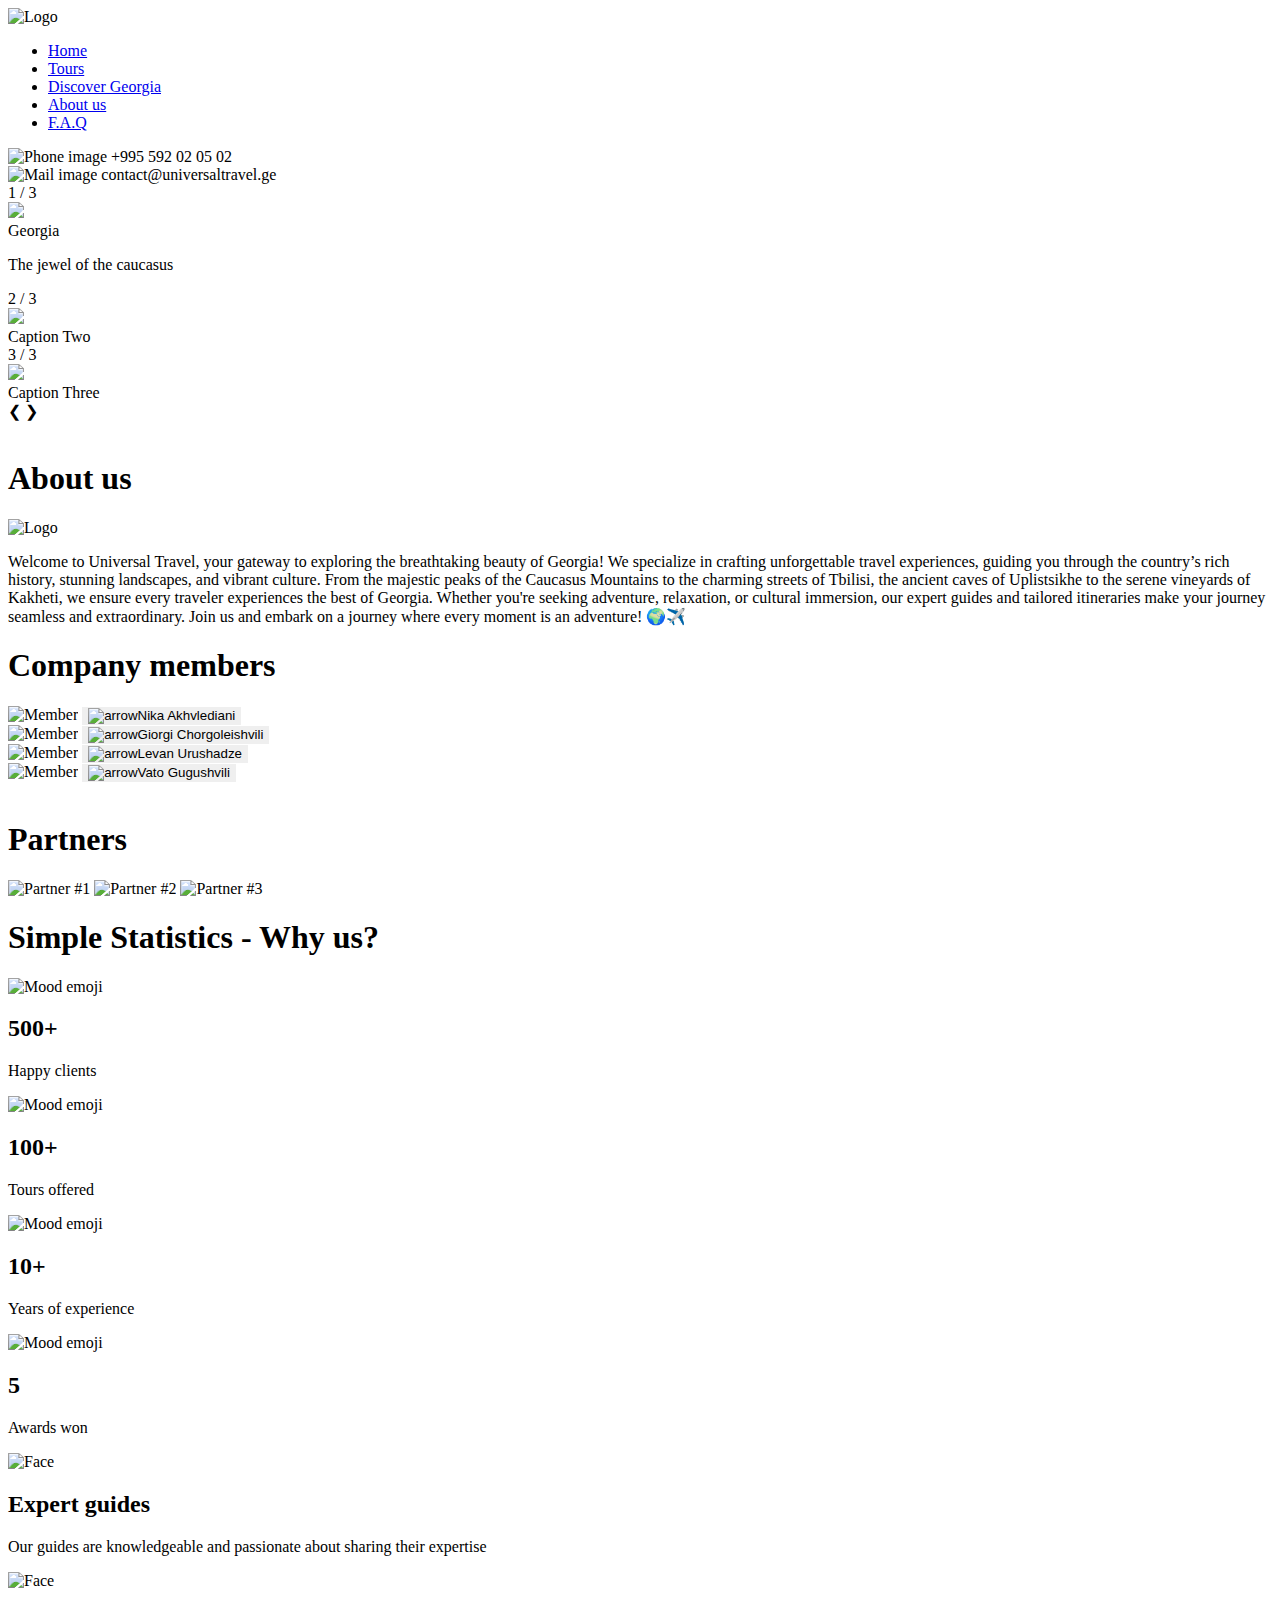
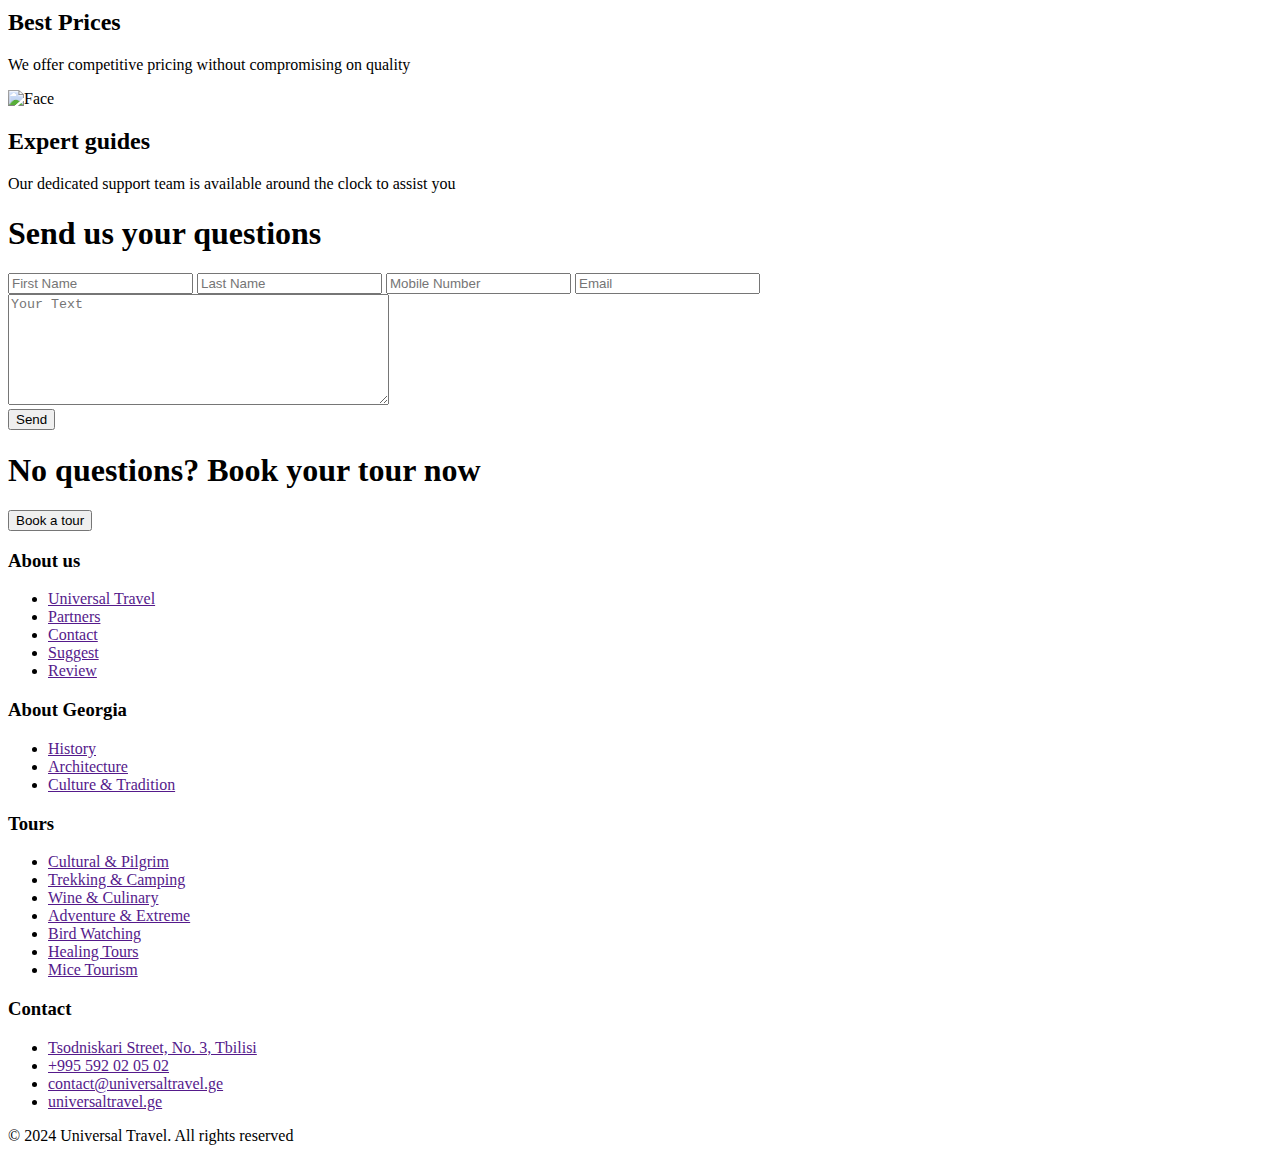
==== about.html @ 50737af2 "Add files via upload" ====
<!DOCTYPE html>
<html lang="en">
<head>
    <meta charset="UTF-8">
    <meta name="viewport" content="width=device-width, initial-scale=1.0">
    <link rel="stylesheet" href="./style/style.css">
    <link rel="preconnect" href="https://fonts.googleapis.com">
    <link rel="preconnect" href="https://fonts.gstatic.com" crossorigin>
    <link href="https://fonts.googleapis.com/css2?family=Darker+Grotesque:wght@300..900&family=Exo+2:ital,wght@0,100..900;1,100..900&family=Raleway:ital,wght@0,100..900;1,100..900&display=swap" rel="stylesheet">
    <title>Home</title>
</head>
<body>
    <header>
        <img class="logo" src="./assets/logo.svg" alt="Logo">
        <ul>
            <li><a href="index.html">Home</a></li>
            <li><a href="tours.html">Tours</a></li>
            <li><a href="georgia.html">Discover Georgia</a></li>
            <li><a id="active" href="about.html">About us</a></li>
            <li><a href="faq.html">F.A.Q</a></li>
        </ul>
        <div class="contact">
            <div><img src="./assets/phone.svg" alt="Phone image"> +995 592 02 05 02</div>
            <div><img src="./assets/mail.svg" alt="Mail image"> contact@universaltravel.ge</div>
        </div>
    </header>
    <div class="slideshow-container">

        <div class="mySlides fade">
          <div class="numbertext">1 / 3</div>
          <div class="slide-overlay"></div>
          <img src="./assets/slide1.jpg" style="width:100%">
          <div class="slideText">Georgia <br><p>The jewel of the caucasus</p></div>
        </div>
        
        <div class="mySlides fade">
          <div class="numbertext">2 / 3</div>
          <div class="slide-overlay"></div>
          <img src="./assets/slide2.jpg" style="width:100%">
          <div class="slideText">Caption Two</div>
        </div>
        
        <div class="mySlides fade">
          <div class="numbertext">3 / 3</div>
          <div class="slide-overlay"></div>
          <img src="./assets/slide3.jpg" style="width:100%">
          <div class="slideText">Caption Three</div>
        </div>
        
        <a class="prev" onclick="plusSlides(-1)">❮</a>
        <a class="next" onclick="plusSlides(1)">❯</a>
        
    </div>
    <br>
        
    <div style="text-align:center">
      <span class="dot" onclick="currentSlide(1)"></span> 
      <span class="dot" onclick="currentSlide(2)"></span> 
      <span class="dot" onclick="currentSlide(3)"></span> 
    </div>

    <!-- First Section -->
    <section id="firstS">
      <h1>About us</h1>
      <div class="aboutSection">
        <img src="./assets/logowithnotxt.svg" alt="Logo">
        <p>Welcome to Universal Travel, your gateway to exploring the breathtaking beauty of Georgia! We specialize in crafting unforgettable travel experiences, guiding you through the country’s rich history, stunning landscapes, and vibrant culture.
          From the majestic peaks of the Caucasus Mountains to the charming streets of Tbilisi, the ancient caves of Uplistsikhe to the serene vineyards of Kakheti, we ensure every traveler experiences the best of Georgia. 
          Whether you're seeking adventure, relaxation, or cultural immersion, our expert guides and tailored itineraries make your journey seamless and extraordinary.
          Join us and embark on a journey where every moment is an adventure! 🌍✈️</p>
      </div>
    </section>
    <section id="secondS">
      <h1>Company members</h1>
      <div class="productCards">
        <div>
          <img src="./assets/member1.jpg" alt="Member">
          <button style="border: none;"><img src="./assets/employee.svg" alt="arrow">Nika Akhvlediani</button>
        </div>
        <div>
          <img src="./assets/member2.jpg" alt="Member">
          <button style="border: none;"><img src="./assets/employee.svg" alt="arrow">Giorgi Chorgoleishvili</button>
        </div>
        <div>
          <img src="./assets/member3.jpg" alt="Member">
          <button style="border: none;"><img src="./assets/employee.svg" alt="arrow">Levan Urushadze</button>
        </div>
        <div>
          <img src="./assets/member4.jpg" alt="Member">
          <button style="border: none;"><img src="./assets/employee.svg" alt="arrow">Vato Gugushvili</button>
        </div>
      </div><br>
    </section>
    <section id="thirdS">
      <h1>Partners</h1>
      <div class="partners">
        <img src="./assets/partner1.png" alt="Partner #1">
        <img src="./assets/partner2.png" alt="Partner #2">
        <img src="./assets/partner3.png" alt="Partner #3">
      </div>
    </section>
    <section id="fourthS">
      <h1>Simple Statistics - Why us?</h1>
      <div class="statistics">
        <div>
          <img src="./assets/mood.svg" alt="Mood emoji">
          <h2>500+</h2>
          <p>Happy clients</p>
        </div>
        <div>
          <img src="./assets/bus.svg" alt="Mood emoji">
          <h2>100+</h2>
          <p>Tours offered</p>
        </div>
        <div>
          <img src="./assets/diplomat.svg" alt="Mood emoji">
          <h2>10+</h2>
          <p>Years of experience</p>
        </div>
        <div>
          <img src="./assets/award.svg" alt="Mood emoji">
          <h2>5</h2>
          <p>Awards won</p>
        </div>
      </div>
      <div class="whyUs">
        <div>
          <img src="./assets/face.svg" alt="Face">
          <h2>Expert guides</h2>
          <p>Our guides are knowledgeable and passionate about sharing their expertise</p>
        </div>
        <div>
          <img src="./assets/percent.svg" alt="Face">
          <h2>Best Prices</h2>
          <p>We offer competitive pricing without compromising on quality</p>
        </div>
        <div>
          <img src="./assets/support.svg" alt="Face">
          <h2>Expert guides</h2>
          <p>Our dedicated support team is available around the clock to assist you</p>
        </div>
      </div>
    </section>
    <section id="fivethS">
      <h1>Send us your questions</h1>
      <div class="form">
        <div>
          <input type="text" placeholder="First Name">
          <input type="text" placeholder="Last Name">
          <input type="number" placeholder="Mobile Number">
          <input type="email" placeholder="Email">
      </div>
      <div class="formSecond">
          <textarea name="yourText" id="yourText" cols="45" rows="7" placeholder="Your Text"></textarea>
        </div>
      </div>
      <button class="successB">Send</button>
      <h1>No questions? Book your tour now</h1>
      <button class="successG">Book a tour</button>
    </section>

    <footer>
      <div>
        <h3>About us</h3>
        <ul>
          <li><a href="">Universal Travel</a></li>
          <li><a href="">Partners</a></li>
          <li><a href="">Contact</a></li>
          <li><a href="">Suggest</a></li>
          <li><a href="">Review</a></li>
        </ul>
      </div>
      <div>
        <h3>About Georgia</h3>
        <ul>
          <li><a href="">History</a></li>
          <li><a href="">Architecture</a></li>
          <li><a href="">Culture & Tradition</a></li>
        </ul>
      </div>
      <div>
        <h3>Tours</h3>
        <ul>
          <li><a href="">Cultural & Pilgrim</a></li>
          <li><a href="">Trekking & Camping</a></li>
          <li><a href="">Wine & Culinary</a></li>
          <li><a href="">Adventure & Extreme</a></li>
          <li><a href="">Bird Watching</a></li>
          <li><a href="">Healing Tours</a></li>
          <li><a href="">Mice Tourism</a></li>
        </ul>
      </div>
      <div>
        <h3>Contact</h3>
        <ul>
          <li><a href="">Tsodniskari Street, No. 3, Tbilisi</a></li>
          <li><a href="">+995 592 02 05 02</a></li>
          <li><a href="">contact@universaltravel.ge</a></li>
          <li><a href="">universaltravel.ge</a></li>
        </ul>
      </div>
    </footer>
    <div class="endFooter">
      <p>© 2024 Universal Travel. All rights reserved</p>
    </div>
</body>
<script src="./js/index.js"></script>
</html>
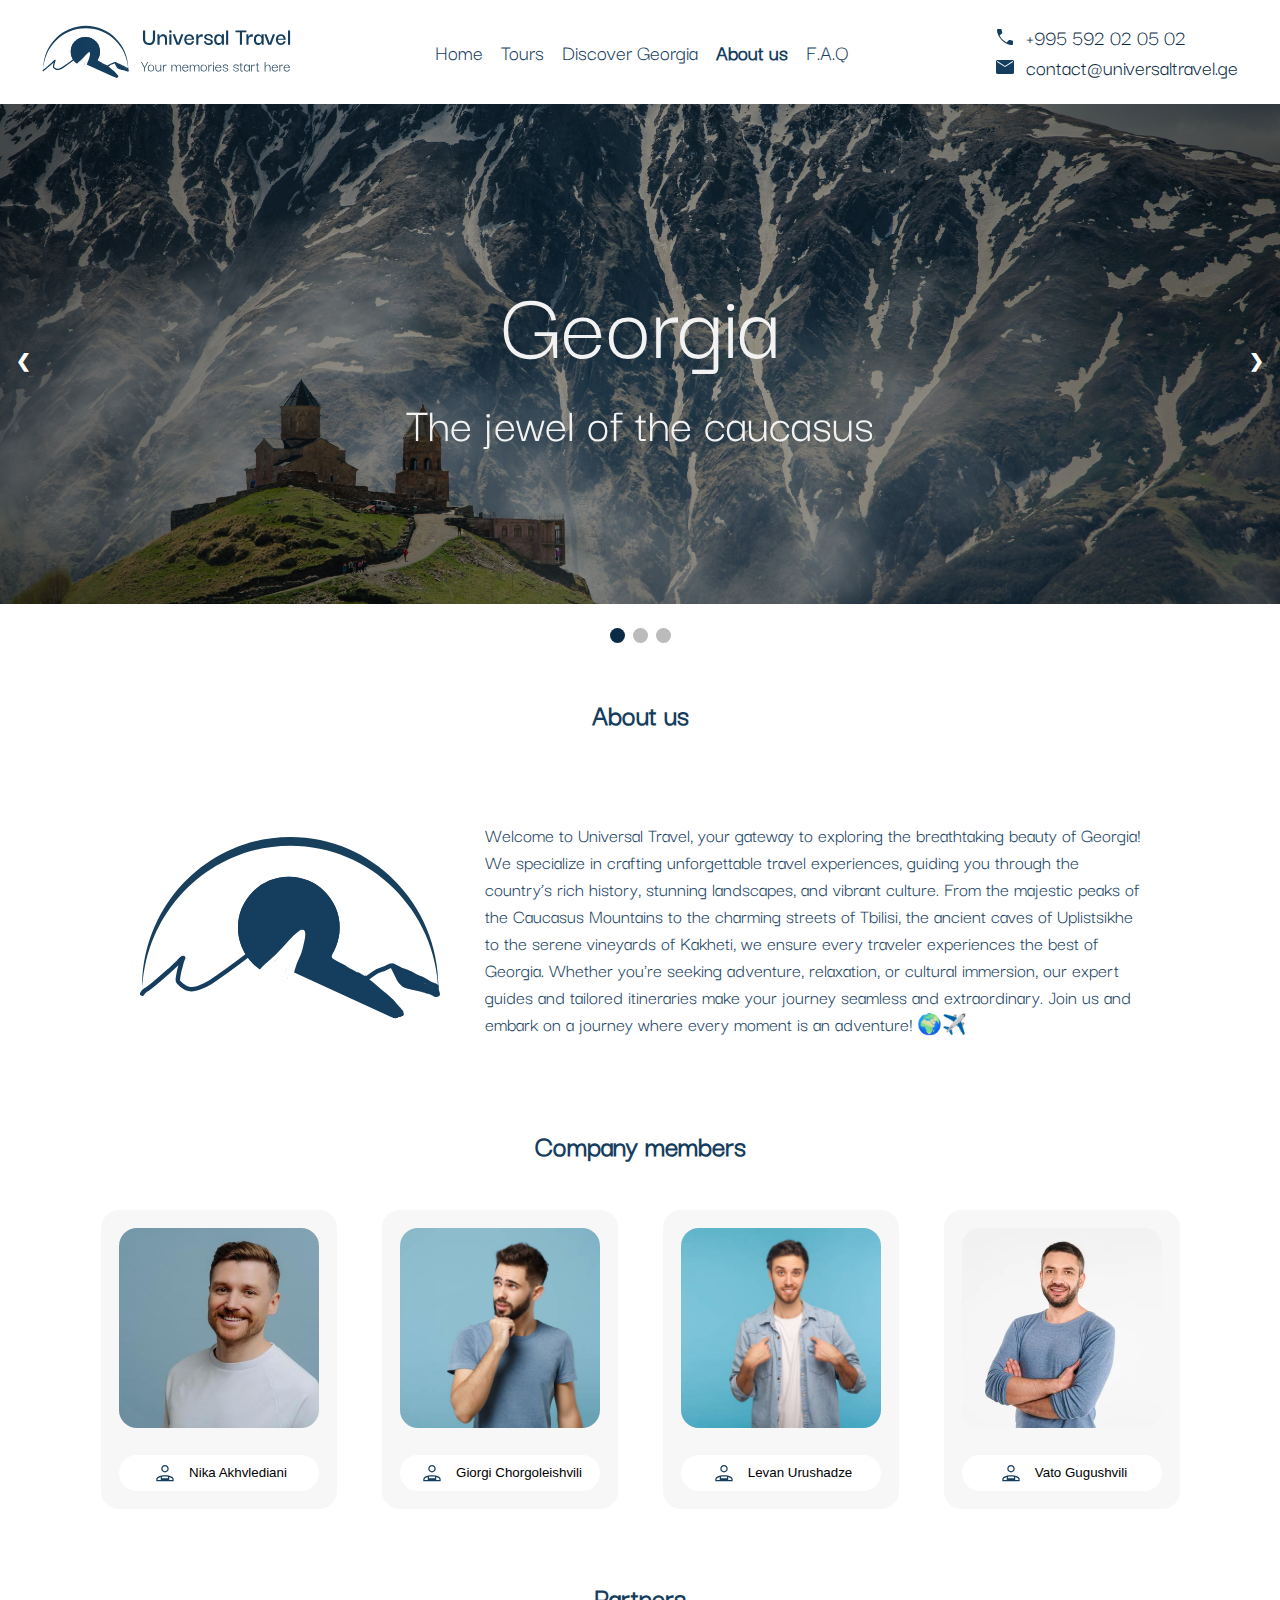
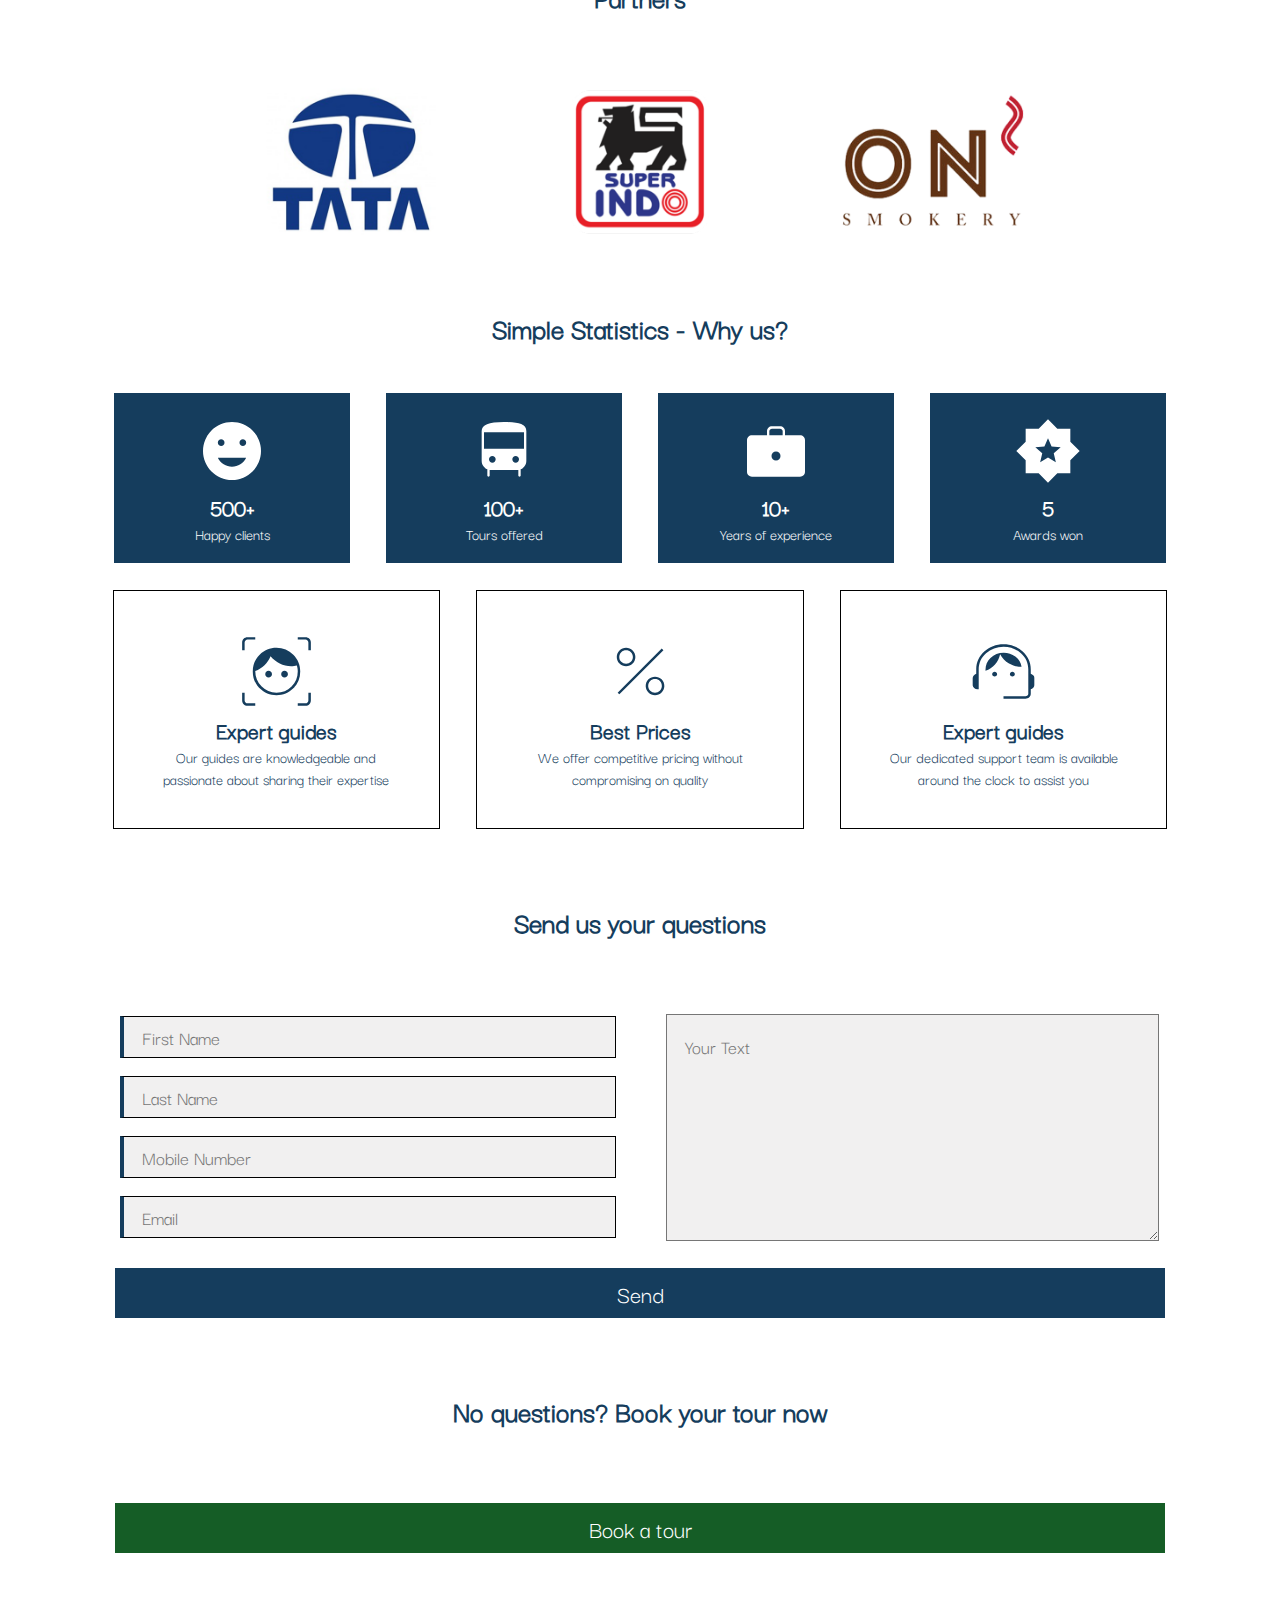
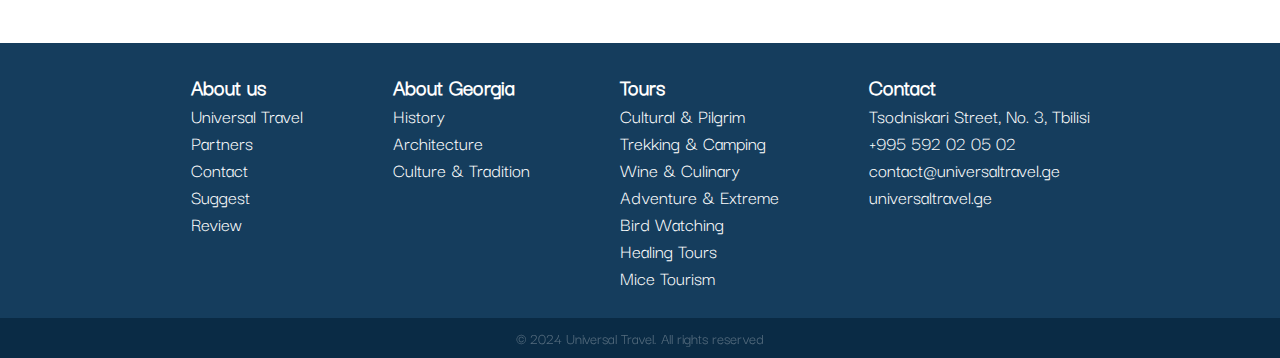
==== commit 42d7d8d0: "Add files via upload" ====
--- a/about.html
+++ b/about.html
@@ -11,7 +11,9 @@
 </head>
 <body>
     <header>
-        <img class="logo" src="./assets/logo.svg" alt="Logo">
+        <a href="index.html">
+          <img class="logo" src="./assets/logo.svg" alt="Logo">
+        </a>
         <ul>
             <li><a href="index.html">Home</a></li>
             <li><a href="tours.html">Tours</a></li>
@@ -20,9 +22,9 @@
             <li><a href="faq.html">F.A.Q</a></li>
         </ul>
         <div class="contact">
-            <div><img src="./assets/phone.svg" alt="Phone image"> +995 592 02 05 02</div>
-            <div><img src="./assets/mail.svg" alt="Mail image"> contact@universaltravel.ge</div>
-        </div>
+          <div><img src="./assets/phone.svg" alt="Phone image"> <a href="tel:+995-592-020-502">+995 592 02 05 02</a></div>
+          <div><img src="./assets/mail.svg" alt="Mail image"> <a href="mailto:contact@universaltravel.ge">contact@universaltravel.ge</a></div>
+      </div>
     </header>
     <div class="slideshow-container">
 
--- a/style/style.css
+++ b/style/style.css
@@ -0,0 +1,495 @@
+*{
+    margin:0;
+    padding: 0;
+}
+@font-face {
+    font-family: DarkerGrotesqueRegular;
+    src: url(../fonts/DarkerGrotesque-Regular.ttf);
+ }
+body{
+  font-family: DarkerGrotesqueRegular;
+  color: #153D5D;
+}
+h1{
+  font-size: 30px;
+}
+/* Header */
+header{
+    background-color: white;
+    padding: 2vh 1vh;
+    font-family: DarkerGrotesqueRegular;
+    font-size: 22px;
+    font-weight: 400;
+    display: flex;
+    justify-content: center;
+    align-items: center;
+    gap: 15vh;
+}
+#active{
+    font-weight: 900;
+}
+header .logo{
+    width: 250px;
+}
+header ul{
+    list-style-type: none;
+    margin: 0;
+    padding: 0;
+}
+header ul li{
+    float: left;
+    list-style: none;
+    margin: 0 2px 0 0;
+}
+header ul li a{
+    text-decoration: none;
+    color: #153D5D;
+    padding: 8px;
+}
+header .contact div{
+    display: flex;
+    gap: 1vh;
+}
+header .contact a{
+  text-decoration: none;
+  color: #0A2B45;
+}
+/* End of the Header */
+
+/* Body */
+/* Carousel */
+.slideshow-container {
+    width: 100%;
+    position: relative;
+    margin: auto;
+  }
+.slideshow-container img{
+    height: 100%;
+    background-size: cover;
+    background-repeat: no-repeat;
+    object-fit: cover;
+}
+.slide-overlay {
+    position: absolute;
+    top: 0;
+    left: 0;
+    width: 100%;
+    height: 100%;
+    background: radial-gradient(circle, rgba(0,0,0,0.3) 0%, rgba(0,0,0,0.6) 100%);
+    z-index: 1;
+  }
+  
+  /* Next & previous buttons */
+  .prev, .next {
+    cursor: pointer;
+    position: absolute;
+    top: 50%;
+    width: auto;
+    padding: 16px;
+    margin-top: -22px;
+    color: white;
+    font-weight: bold;
+    font-size: 18px;
+    transition: 0.6s ease;
+    border-radius: 0 3px 3px 0;
+    user-select: none;
+    z-index: 2;
+  }
+  
+  /* Position the "next button" to the right */
+  .next {
+    right: 0;
+    border-radius: 3px 0 0 3px;
+  }
+  
+  /* On hover, add a black background color with a little bit see-through */
+  .prev:hover, .next:hover {
+    background-color: rgba(0,0,0,0.8);
+  }
+  
+  /* Caption text */
+  .slideText {
+    position: absolute;
+    font-family: DarkerGrotesqueRegular;
+    color: #f2f2f2;
+    font-size: 100px;
+    padding: 8px 12px;
+    text-align: center;
+    z-index: 3;
+  }
+  .slideText > p{
+    font-size: 50px;
+    font-weight: 200;
+  }
+  
+  /* Number text (1/3 etc) */
+  .numbertext {
+    color: #f2f2f2;
+    font-size: 12px;
+    padding: 8px 12px;
+    position: absolute;
+    top: 0;
+  }
+  
+  /* The dots/bullets/indicators */
+  .dot {
+    cursor: pointer;
+    height: 15px;
+    width: 15px;
+    margin: 0 2px;
+    background-color: #bbb;
+    border-radius: 50%;
+    display: inline-block;
+    transition: background-color 0.6s ease;
+  }
+  
+  .active, .dot:hover {
+    background-color: #717171;
+  }
+  .mySlides{
+    display: flex;
+    justify-content: center;
+    align-items: center;
+    height: 500px;
+  }
+  /* Fading animation */
+  .fade {
+    animation-name: fade;
+    animation-duration: 1.5s;
+  }
+  
+  @keyframes fade {
+    from {opacity: .4} 
+    to {opacity: 1}
+  }
+
+  .productCards{
+    display: flex;
+    gap: 5vh;
+    justify-content: center;
+    align-items: center;
+  }
+  section h1{
+    margin: 3vh 0;
+    padding: 2vh 3vh;
+    text-align: center;
+    align-items: center;
+  }
+  .productCards div{
+    text-align: center;
+    border-radius: 2vh;
+    display: flex;
+    flex-direction: column;
+    gap: 3vh;
+    padding: 2vh 2vh;
+    background-color: #F7F7F7;
+    width: 200px;
+  }
+  .productCards div>img{
+    border-radius: 2vh;
+    object-fit: cover;
+    background-size: cover;
+    background-repeat: no-repeat;
+    width: 100%;
+    height: 200px;
+  }
+  .productCards div button{
+    border-radius: 2vh;
+    gap: 1vh;
+    cursor: pointer;
+    justify-content: center;
+    align-items: center;
+    display: flex;
+    background-color: white;
+    border: 0.1px solid black;
+    height: 4vh;
+    width: 100%;
+  }
+  .productCards div button:hover{
+    background-color: #63a3d773;
+  }
+  .productCards div button img{
+    width: 30px;
+  }
+ .productCards>div>div{
+  display: flex;
+  margin: 0;
+  padding: 0;
+  justify-content: center;
+  align-items: center;
+ }
+ .statistics{
+  display: flex;
+  justify-content: center;
+  align-items: center;
+  gap: 4vh;
+ }
+ .statistics>div{
+  display: flex;
+  flex-direction: column;
+  align-items: center;
+  background-color: #153D5D;
+  color: white;
+  width: 200px;
+  padding: 2vh 2vh;
+ }
+ .whyUs{
+  margin: 3vh 0;
+  display: flex;
+  justify-content: center;
+  align-items: center;
+  gap: 4vh;
+ }
+ .whyUs>div{
+  text-align: center;
+  display: flex;
+  flex-direction: column;
+  align-items: center;
+  background-color: white;
+  border: 0.5px solid black;
+  width: 250px;
+  padding: 4.2vh 4.2vh;
+ }
+ #fivethS{
+  max-width: 1000px;
+  margin: 0 auto;
+  display: flex;
+  justify-content: center;
+  align-items: center;
+  flex-direction: column;
+  gap: 3vh;
+ }
+ .form{
+  display: flex;
+  gap: 10vh;
+  width: 100%;
+  justify-content: center;
+  align-items: center;
+ }
+ .form>div{
+  display: flex;
+  flex-direction: column;
+  justify-content: center;
+  align-items: center;
+  width: 100%;
+  gap: 2vh;
+ }
+ .form>div input{
+  font-family: DarkerGrotesqueRegular;
+  font-size: 20px;
+  padding: 0 2vh;
+  width: 100%;
+  border: 0.3px solid black;
+  border-left: 4px solid #153D5D;
+  height: 40px;
+  background-color: #F1F0F0;
+ }
+ .formSecond{
+  width: 100%;
+ }
+ .formSecond textarea{
+  font-family: DarkerGrotesqueRegular;
+  font-size: 20px;
+  width: 100%;
+  background-color: #F1F0F0;
+  padding: 2vh 2vh;
+ }
+ .successB{
+  width: 105%;
+  background-color: #153D5D;
+  height: 50px;
+  border: none;
+  color: white;
+  font-family: DarkerGrotesqueRegular;
+  font-size: 25px;
+ }
+ .successG{
+  width: 105%;
+  background-color: #155d26;
+  border: none;
+  height: 50px;
+  color: white;
+  font-family: DarkerGrotesqueRegular;
+  font-size: 25px;
+ }
+ footer{
+  margin-top: 10vh;
+  padding: 3vh 0;
+  font-size: 20px;
+  justify-content: center;
+  gap: 10vh;
+  display: flex;
+  background-color: #153D5D;
+  color: white;
+ }
+ footer ul li{
+  list-style: none;
+ }
+ footer ul li a{
+  text-decoration: none;
+  color: white;
+ }
+ .endFooter{
+  width: 100%;
+  padding: 1vh 0;
+  text-align: center;
+  background-color: #0A2B45;
+  color: white;
+ }
+ .endFooter p{
+  opacity: 30%;
+ }
+ /* Map */
+
+ .container {
+  margin: 0 auto;
+  justify-content: center;
+  align-items: center;
+  display: flex;
+  gap: 20px;
+  align-items: center;
+}
+.map {
+  position: relative;
+  width: 500px;
+  height: 400px;
+  background: url('../assets/map.svg') no-repeat center/cover;
+  object-fit: cover;
+  border: 1px solid #ccc;
+  border-radius: 10px;
+}
+.pin {
+  position: absolute;
+  width: 15px;
+  height: 15px;
+  background: #0A2B45;
+  border-radius: 50%;
+  cursor: pointer;
+  transform: translate(-50%, -50%);
+}
+.info-card {
+  display: none;
+  max-width: 500px;
+  border: 1px solid #ccc;
+  border-radius: 10px;
+  overflow: hidden;
+  box-shadow: 0 4px 8px rgba(0, 0, 0, 0.1);
+}
+.info-card img {
+  width: 100%;
+  height: 150px;
+  object-fit: cover;
+}
+.info-content {
+  padding: 10px;
+}
+.aboutSection{
+  font-size: 20px;
+  margin: 0 auto;
+  gap: 5vh;
+  width: 1000px;
+  display: flex;
+  justify-content: center;
+  align-items: center;
+}
+.aboutSection img{
+  width: 300px;
+  height: 300px;
+}
+.partners{
+  display: flex;
+  align-items: center;
+  justify-content: center;
+  gap: 10vh;
+}
+.partners img{
+  width: 200px;
+  height: 200px;
+}
+.search{
+  gap: 2vh;
+  margin: 0 auto;
+  display: flex;
+  flex-direction: column;
+  justify-content: center;
+  align-items: center;
+  width: 1000px;
+}
+.search>input{
+  font-family: DarkerGrotesqueRegular;
+  background-color: #F1F0F0;
+  border: none;
+  font-size: 20px;
+  padding: 0 2vh;
+  height: 40px;
+  width: 100%;
+}
+.search .categories{
+  display: flex;
+  gap: 2vh;
+  align-items: center;
+  justify-content: flex-start;
+  overflow-x:scroll;
+  width: 100%;
+  scrollbar-width: none;
+  scroll-snap-type: x mandatory;
+}
+
+.search .categories::-webkit-scrollbar {
+  height: 8px;
+}
+.search .categories::-webkit-scrollbar-thumb {
+  background-color: #888;
+  border-radius: 4px;
+}
+.search .categories input{
+  scroll-snap-align: start;
+  padding: 0 1vh;
+  width: 100%;
+  height: 40px;
+  border: none;
+  font-family: DarkerGrotesqueRegular;
+  font-size: 20px;
+}
+#activeButton{
+  background-color: #0A2B45;
+  color: white;
+}
+#faqS{
+  width: 1200px;
+  margin: 0 auto;
+  font-family: DarkerGrotesqueRegular;
+  font-size: 22px;
+}
+.accordion {
+  background-color: #eee;
+  color: #444;
+  cursor: pointer;
+  padding: 18px;
+  font-size: 22px;
+  font-family: DarkerGrotesqueRegular;
+  width: 100%;
+  text-align: left;
+  border: none;
+  outline: none;
+  transition: 0.4s;
+}
+
+/* Add a background color to the button if it is clicked on (add the .active class with JS), and when you move the mouse over it (hover) */
+.active, .accordion:hover {
+  background-color: #0A2B45;
+  color: white;
+}
+
+/* Style the accordion panel. Note: hidden by default */
+.panel {
+  padding: 0 18px;
+  background-color: white;
+  display: none;
+  overflow: hidden;
+}
+  /* On smaller screens, decrease text size */
+  @media only screen and (max-width: 300px) {
+    .prev, .next,.text {font-size: 11px}
+  }
+
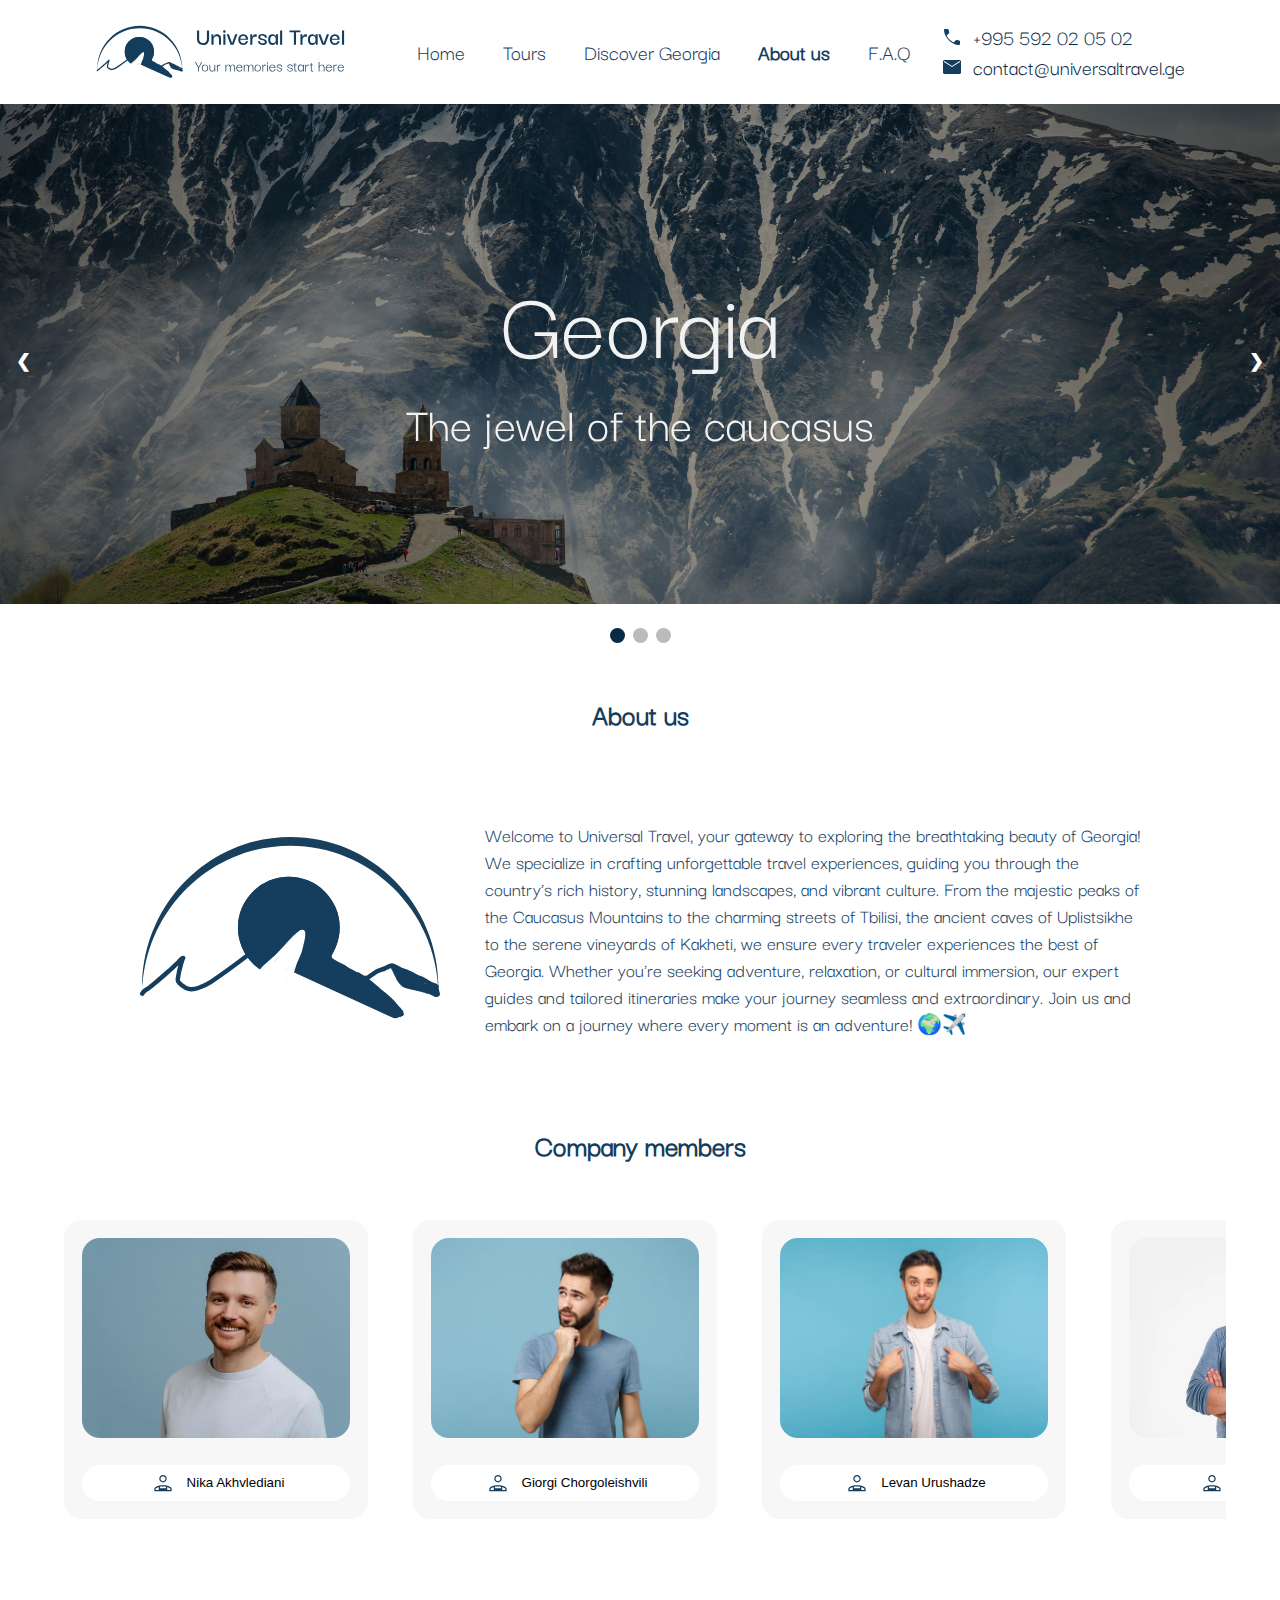
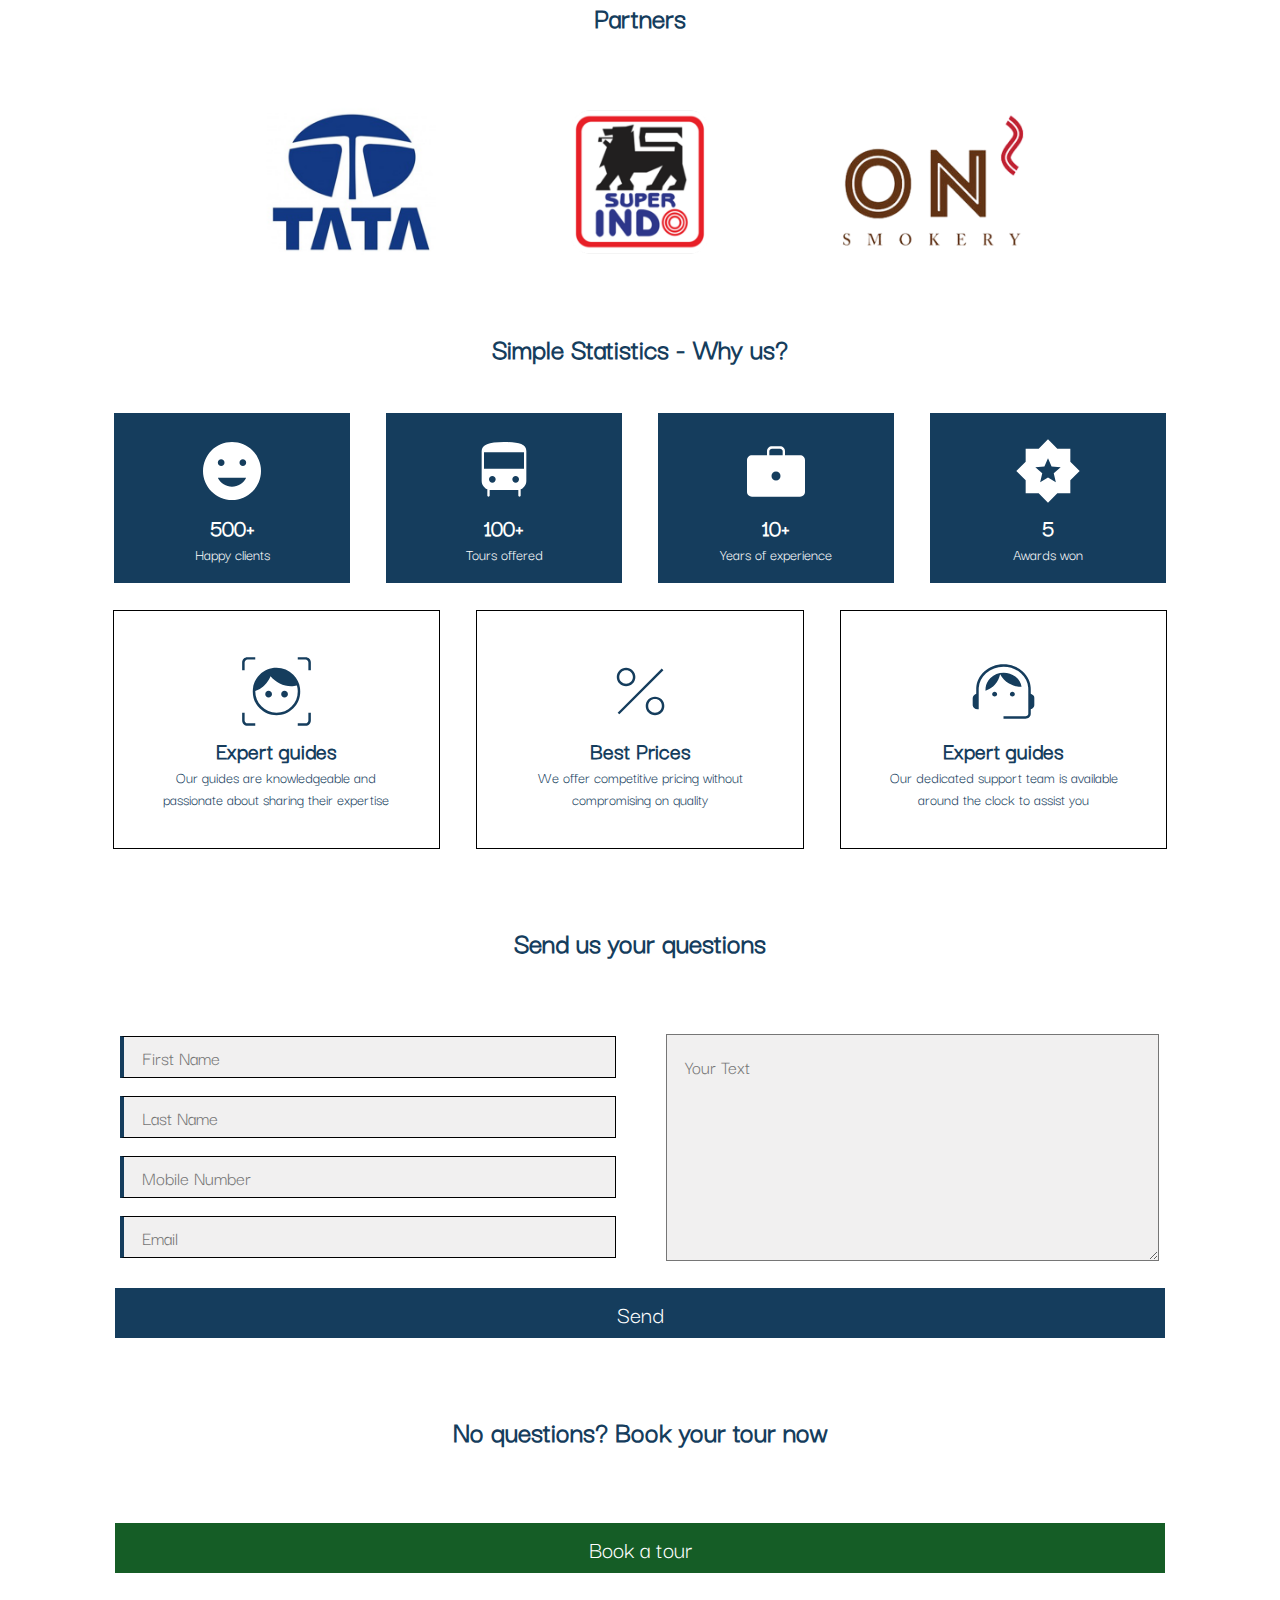
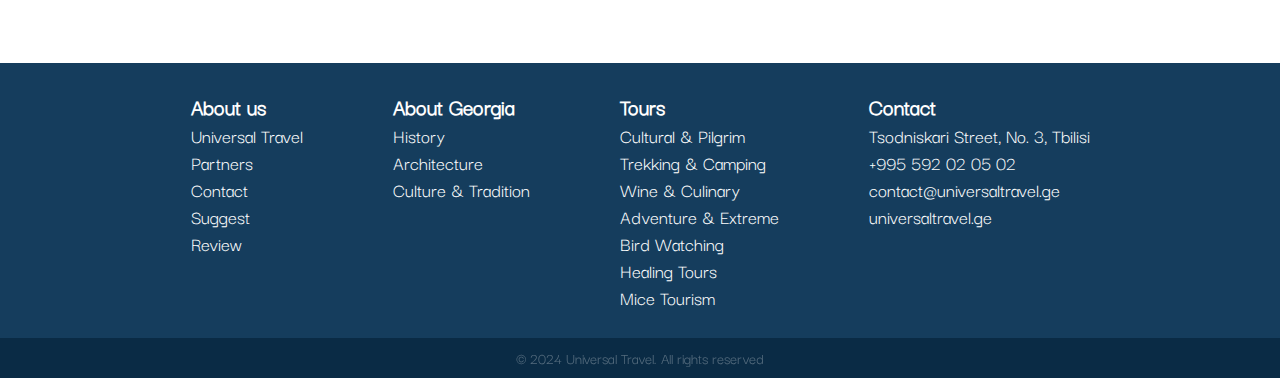
==== commit f84b922c: "Add files via upload" ====
--- a/about.html
+++ b/about.html
@@ -1,30 +1,35 @@
 <!DOCTYPE html>
 <html lang="en">
 <head>
-    <meta charset="UTF-8">
-    <meta name="viewport" content="width=device-width, initial-scale=1.0">
-    <link rel="stylesheet" href="./style/style.css">
-    <link rel="preconnect" href="https://fonts.googleapis.com">
-    <link rel="preconnect" href="https://fonts.gstatic.com" crossorigin>
-    <link href="https://fonts.googleapis.com/css2?family=Darker+Grotesque:wght@300..900&family=Exo+2:ital,wght@0,100..900;1,100..900&family=Raleway:ital,wght@0,100..900;1,100..900&display=swap" rel="stylesheet">
-    <title>Home</title>
+  <meta charset="UTF-8">
+  <meta name="viewport" content="width=device-width, initial-scale=1.0">
+  <link rel="stylesheet" href="./style/style.css">
+  <link rel="preconnect" href="https://fonts.googleapis.com">
+  <link rel="preconnect" href="https://fonts.gstatic.com" crossorigin>
+  <link rel="stylesheet" href="https://cdnjs.cloudflare.com/ajax/libs/font-awesome/6.5.1/css/all.min.css">
+
+  <link href="https://fonts.googleapis.com/css2?family=K2D:ital,wght@0,100;0,500;0,600;0,700;1,400&amp;family=Libre+Baskerville&amp;family=Poppins&amp;family=Work+Sans:ital,wght@0,400;1,200&amp;display=swap" rel="stylesheet">
+  <link href="https://fonts.googleapis.com/css2?family=Darker+Grotesque:wght@300..900&family=Exo+2:ital,wght@0,100..900;1,100..900&family=Raleway:ital,wght@0,100..900;1,100..900&display=swap" rel="stylesheet">
+  <title>About us</title>
 </head>
 <body>
     <header>
         <a href="index.html">
           <img class="logo" src="./assets/logo.svg" alt="Logo">
         </a>
-        <ul>
+        <div class="openMenu"><i class="fa fa-bars"></i></div>
+        <ul class="mainMenu">
             <li><a href="index.html">Home</a></li>
             <li><a href="tours.html">Tours</a></li>
             <li><a href="georgia.html">Discover Georgia</a></li>
             <li><a id="active" href="about.html">About us</a></li>
             <li><a href="faq.html">F.A.Q</a></li>
-        </ul>
-        <div class="contact">
-          <div><img src="./assets/phone.svg" alt="Phone image"> <a href="tel:+995-592-020-502">+995 592 02 05 02</a></div>
-          <div><img src="./assets/mail.svg" alt="Mail image"> <a href="mailto:contact@universaltravel.ge">contact@universaltravel.ge</a></div>
-      </div>
+            <div class="contact">
+              <div><img src="./assets/phone.svg" alt="Phone image"> <a href="tel:+995-592-020-502">+995 592 02 05 02</a></div>
+              <div><img src="./assets/mail.svg" alt="Mail image"> <a href="mailto:contact@universaltravel.ge">contact@universaltravel.ge</a></div>
+            </div>
+            <div class="closeMenu"><i class="fa fa-times" aria-hidden="true"></i></div>
+        </ul>
     </header>
     <div class="slideshow-container">
 
--- a/style/style.css
+++ b/style/style.css
@@ -163,37 +163,52 @@
     to {opacity: 1}
   }
 
-  .productCards{
+
+  .carousel-container {
+    display: flex;
+    align-items: center;
+    justify-content: center;
+    gap: 10px;
+    position: relative;
+    width: 100%;
+    overflow: hidden;
+  }
+  
+  .productCards {
     display: flex;
     gap: 5vh;
-    justify-content: center;
-    align-items: center;
-  }
-  section h1{
-    margin: 3vh 0;
-    padding: 2vh 3vh;
-    text-align: center;
-    align-items: center;
-  }
-  .productCards div{
+    overflow-x: auto;
+    scroll-behavior: smooth;
+    width: 90%;
+    padding: 10px;
+  }
+  
+  /* Hide scrollbar */
+  .productCards::-webkit-scrollbar {
+    display: none;
+  }
+  
+  /* Ensure your card styles remain the same */
+  .productCards div {
+    flex: 0 0 calc(25% - 20px); 
     text-align: center;
     border-radius: 2vh;
     display: flex;
     flex-direction: column;
     gap: 3vh;
-    padding: 2vh 2vh;
+    padding: 2vh;
     background-color: #F7F7F7;
     width: 200px;
   }
-  .productCards div>img{
-    border-radius: 2vh;
-    object-fit: cover;
-    background-size: cover;
-    background-repeat: no-repeat;
+  
+  .productCards div img {
     width: 100%;
     height: 200px;
-  }
-  .productCards div button{
+    object-fit: cover;
+    border-radius: 2vh;
+  }
+  
+  .productCards div button {
     border-radius: 2vh;
     gap: 1vh;
     cursor: pointer;
@@ -205,19 +220,31 @@
     height: 4vh;
     width: 100%;
   }
-  .productCards div button:hover{
+  
+  .productCards div button:hover {
     background-color: #63a3d773;
   }
-  .productCards div button img{
+  
+  .productCards div button img {
     width: 30px;
-  }
- .productCards>div>div{
-  display: flex;
-  margin: 0;
-  padding: 0;
-  justify-content: center;
-  align-items: center;
- }
+    height: 30px;
+  }
+  
+  /* Navigation buttons */
+  .prev, .next {
+    background: none;
+    border: none;
+    cursor: pointer;
+    z-index: 1000;
+  }
+  
+  .prev img, .next img {
+    width: 40px; /* Adjust if needed */
+    height: 40px;
+  }
+  
+
+  
  .statistics{
   display: flex;
   justify-content: center;
@@ -240,6 +267,12 @@
   align-items: center;
   gap: 4vh;
  }
+ section h1{
+  margin: 3vh 0;
+  padding: 2vh 3vh;
+  text-align: center;
+  align-items: center;
+}
  .whyUs>div{
   text-align: center;
   display: flex;
@@ -265,6 +298,12 @@
   width: 100%;
   justify-content: center;
   align-items: center;
+ }
+ #secondS{
+  display: flex;
+  justify-content: center;
+  align-items: center;
+  flex-direction: column;
  }
  .form>div{
   display: flex;
@@ -488,8 +527,202 @@
   display: none;
   overflow: hidden;
 }
+/* Hide menu by default */
+.mainMenu {
+  display: flex;
+  flex-direction: column;
+  position: fixed;
+  top: 0;
+  right: 0;
+  width: 250px;
+  height: 100vh;
+  background-color: #0A2B45;
+  padding-top: 60px;
+  align-items: center;
+  gap: 20px;
+  transition: transform 0.3s ease-in-out;
+  transform: translateX(100%);
+  z-index: 1000; /* Ensures it's above everything */
+}
+
+
+/* Show menu when 'active' class is added */
+.mainMenu.active {
+  transform: translateX(0);
+}
+
+/* Open Menu Button */
+.openMenu {
+  font-size: 2rem;
+  color: #0A2B45;
+  cursor: pointer;
+  position: absolute;
+  top: 20px;
+  right: 20px;
+  z-index: 999; /* Lower than .closeMenu */
+}
+
+/* Close Button */
+.closeMenu {
+  font-size: 2rem;
+  color: white;
+  cursor: pointer;
+  position: absolute;
+  top: 20px;
+  right: 20px;
+  z-index: 1033; /* Higher than the menu */
+  display: block;
+}
+
+/* Hide menu on large screens */
+
+  /* Responsive Adjustments */
+@media (max-width: 1155px) {
+    .productCards {
+      gap: 2vh;
+    }
+    .productCards div {
+      flex: 0 0 calc(25% - 20px);
+    }
+  }
+  
+  @media (max-width: 768px) {
+    .productCards div {
+      flex: 0 0 calc(100% - 20px); /* Show 1 card */
+    }
+  }
+
+@media (min-width: 1155px) {
+  .closeMenu, .openMenu {
+    display: none !important;
+  }
+  .mainMenu {
+    display: flex;
+    flex-direction: row;
+    text-align: left;
+    position: relative;
+    background: none;
+    transform: none;
+    height: auto;
+    width: auto;
+    padding-top: 0;
+  }
+}
+
+@media only screen and (max-width: 1155px) {
+  .successB, .successG{
+    width: 100%;
+  }
+  
+  .form{
+    width: auto;
+  }
+  .mainMenu{
+    align-items: start;
+    padding-left: 2vh;
+  }
+  header ul li a {
+    color: white;
+  }
+  .contact img{
+    display: none;
+  }
+  header .contact a{
+    color: white;
+  }
+  header {
+    padding-left: 5vh;
+    justify-content: start;
+    gap: 3vh;
+  }
+  
+}
+@media only screen and (max-width: 1360px) {
+  header {
+    gap: 7vh;
+  }
+}
+@media only screen and (max-width: 1240px) {
+  #faqS{
+    width: auto;
+  }
+}
+@media only screen and (max-width: 1100px) {
+  .aboutSection{
+    width: auto;
+    flex-direction: column;
+    padding: 0 5vh;
+  }
+  .search{
+    width: 80%;
+  }
+  .container {
+    flex-direction: column;
+  }
+}
+
+@media only screen and (max-width: 870px){
+  .partners{
+    flex-direction: column;
+  }
+  .successB, .successG{
+    width: 70%;
+  }
+  footer{
+    flex-direction: column;
+    justify-content: center;
+    align-items: center;
+    gap: 2vh;
+  }
+  footer div{
+    text-align: center;
+  }
+  .whyUs{
+    flex-direction: column;
+  }
+  .whyUs>div{
+    width: 70%;
+  }
+  .statistics{
+    flex-direction: column;
+  }
+  .statistics>div{
+    width: 80%;
+  }
+  .form{
+    flex-direction: column;
+    gap: 3vh;
+  }
+}
+@media only screen and (max-width: 500px){
+  .map{
+    width: 300px;
+  }
+}
+@media only screen and (max-width: 484px){
+  
+  .formSecond textarea{
+    width: 70%;
+  }
+  .form>div input{
+    width: 70%;
+  }
+  .pin{
+    width: 10px;
+    height: 10px;
+  }
+  .map{
+    width: 300px;
+    height: 200px;
+  }
+}
+@media only screen and (max-width: 350px){
+  .whyUs>div{
+    width: 50%;
+  }
+}
   /* On smaller screens, decrease text size */
-  @media only screen and (max-width: 300px) {
-    .prev, .next,.text {font-size: 11px}
-  }
-
+@media only screen and (max-width: 300px) {
+  .prev, .next,.text {font-size: 11px}
+}
+
